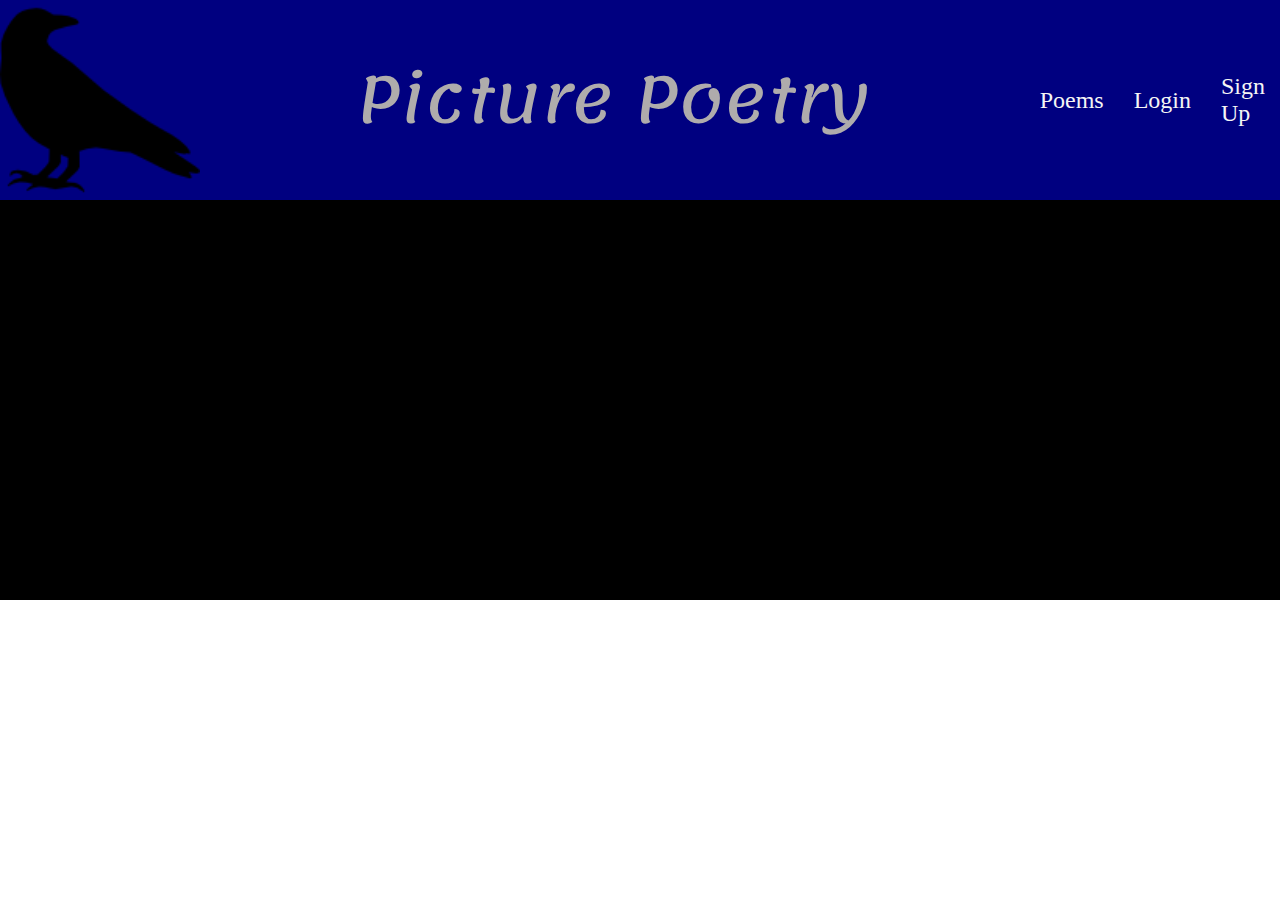
==== index.html @ 0f833a29 "initial commit, with navbar" ====
<!DOCTYPE html>
<html lang="en">
  <head>
    <meta charset="UTF-8" />
    <meta name="viewport" content="width=device-width, initial-scale=1.0" />
    <title>Lanidng Page</title>
    <link rel="stylesheet" href="./styles.css" />
    <link
      href="https://fonts.googleapis.com/css?family=Lemonada:400,600&display=swap"
      rel="stylesheet"
    />
  </head>
  <body>
    <nav class="navbar">
      <img id="raven-image" src="./images/raven.png" alt="Raven" />
      <h3 id="title-text">Picture Poetry</h3>
      <div id="nav-links">
        <a class="nav-link" href="/poems.html.html">Poems</a>
        <a class="nav-link" href="/login.html">Login</a>
        <a class="nav-link" href="/login.html">Sign Up</a>
      </div>
    </nav>
    <section id="about">
      <div id="about-text"></div>
    </section>
  </body>
</html>
---- styles.css ----
* {
  margin: 0;
  padding: 0;
  border: 0;
  font-size: 100%;
  font: inherit;
  vertical-align: baseline;
}

.navbar {
  display: grid;
  grid-template-columns: 2fr 9fr 2fr;
  background-color: navy;
}

#nav-links {
  display: flex;
  font-size: 1.5rem;
  align-items: center;
}

.nav-link {
  color: whitesmoke;
  margin: 0 15px;
  text-decoration: solid;
}

.nav-link:hover {
  text-decoration: underline;
}

#raven-image {
  width: 200px;
  justify-self: end;
  transform: scale(-1, 1);
}

#title-text {
  font-size: 4rem;
  align-self: center;
  text-align: center;
  font-family: 'Lemonada', cursive;
  color: rgb(175, 172, 172);
}

section#about {
  background-color: black;
  padding: 200px;
}
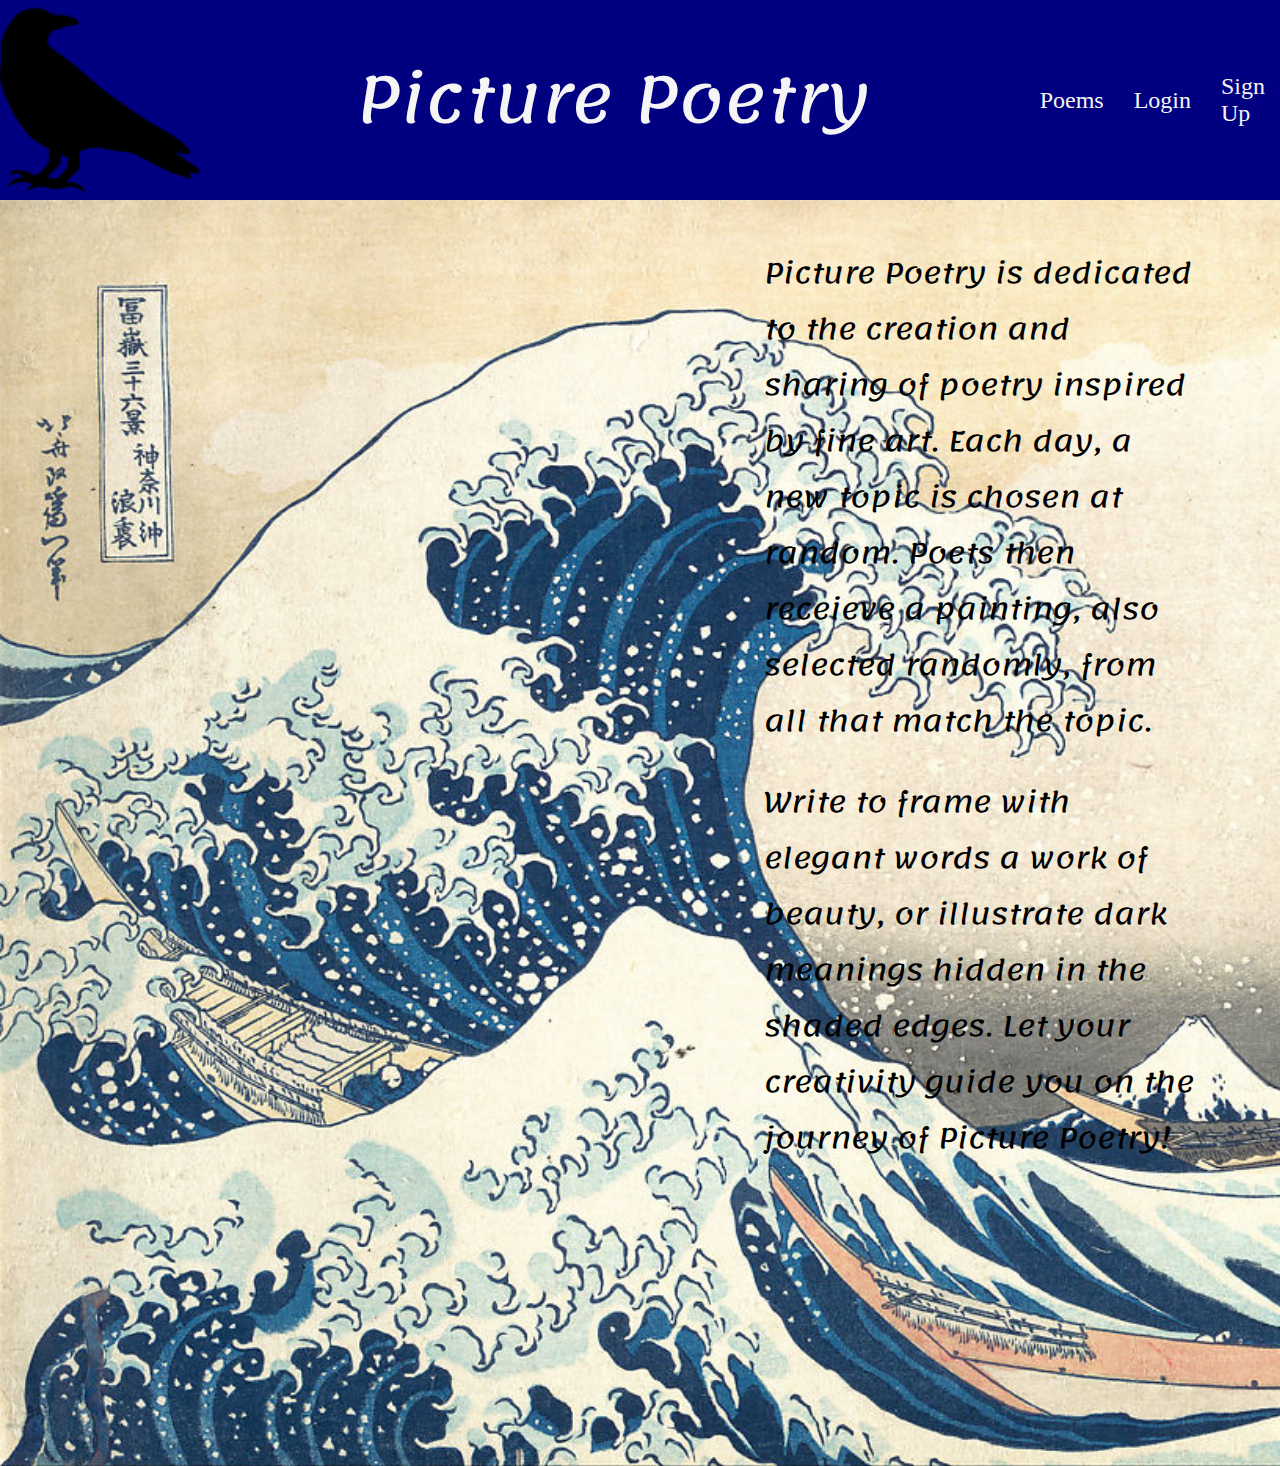
==== commit 193682b3: "added about me section with background image" ====
--- a/index.html
+++ b/index.html
@@ -21,7 +21,17 @@
       </div>
     </nav>
     <section id="about">
-      <div id="about-text"></div>
+      <p class="about-text">
+        Picture Poetry is dedicated to the creation and sharing of poetry
+        inspired by fine art. Each day, a new topic is chosen at random. Poets
+        then receieve a painting, also selected randomly, from all that match
+        the topic.
+      </p>
+      <p class="about-text">
+        Write to frame with elegant words a work of beauty, or illustrate dark
+        meanings hidden in the shaded edges. Let your creativity guide you on
+        the journey of Picture Poetry!
+      </p>
     </section>
   </body>
 </html>
--- a/styles.css
+++ b/styles.css
@@ -40,10 +40,23 @@
   align-self: center;
   text-align: center;
   font-family: 'Lemonada', cursive;
-  color: rgb(175, 172, 172);
+  color: whitesmoke;
 }
 
 section#about {
-  background-color: black;
-  padding: 200px;
+  background-image: url(./images/wave.jpeg);
+  background-size: cover;
+  background-repeat: no-repeat;
+  color: black;
+  font-family: 'Lemonada', cursive;
+  padding-top: 20px;
+  padding-right: 20px;
+  padding-bottom: 300px;
+  padding-left: 20px;
 }
+
+.about-text {
+  font-size: 1.75rem;
+  width: 35%;
+  margin: 2% 5% 0 auto;
+}
